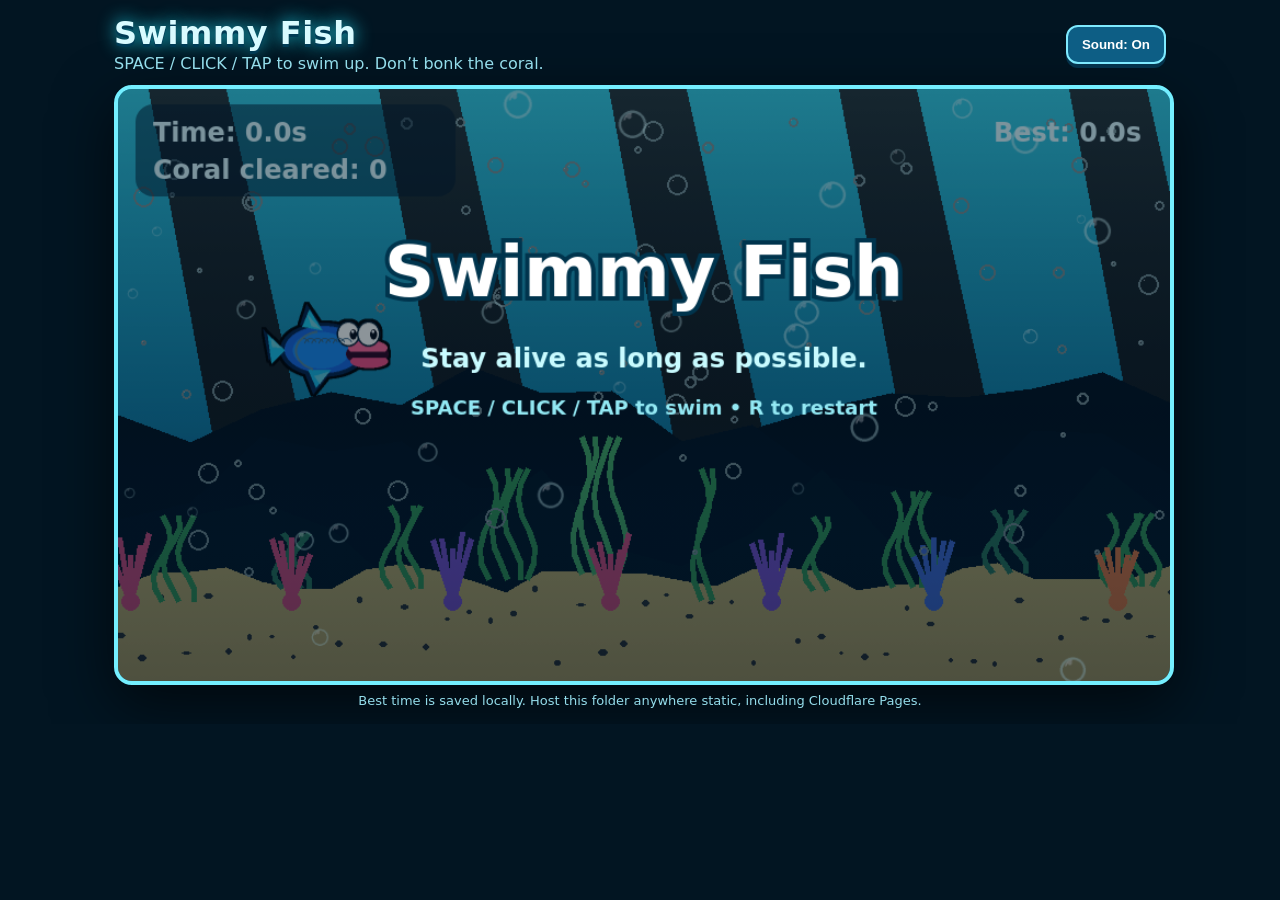
==== index.html @ d72b664e "Add files via upload" ====
<!doctype html>
<html lang="en">
<head>
  <meta charset="utf-8" />
  <meta name="viewport" content="width=device-width, initial-scale=1, maximum-scale=1, user-scalable=no" />
  <title>Swimmy Fish</title>
  <link rel="stylesheet" href="style.css" />
</head>
<body>
  <div id="shell">
    <header>
      <div><h1>Swimmy Fish</h1><p>SPACE / CLICK / TAP to swim up. Don’t bonk the coral.</p></div>
      <button id="muteBtn" aria-label="Toggle sound">Sound: On</button>
    </header>
    <canvas id="game" width="960" height="540" aria-label="Swimmy Fish game canvas"></canvas>
    <footer>Best time is saved locally. Host this folder anywhere static, including Cloudflare Pages.</footer>
  </div>
  <script src="game.js"></script>
</body>
</html>
---- style.css ----
html,body{margin:0;min-height:100%;background:#021522;color:#d9fbff;font-family:system-ui,Segoe UI,Arial,sans-serif;overflow:hidden}body{display:grid;place-items:center}#shell{width:min(100vw,1080px);padding:14px;box-sizing:border-box}header{display:flex;align-items:center;justify-content:space-between;gap:12px;margin-bottom:10px}h1{margin:0;font-size:32px;letter-spacing:.5px;text-shadow:0 3px 0 #003b55,0 0 18px #20e6ff}p,footer{margin:2px 0;color:#94ddeb}button{background:#0d5e85;color:white;border:2px solid #7eeaff;border-radius:12px;padding:10px 14px;font-weight:800;box-shadow:0 4px 0 #04324b;cursor:pointer}button:active{transform:translateY(2px);box-shadow:0 2px 0 #04324b}canvas{width:100%;height:auto;display:block;border:4px solid #74efff;border-radius:18px;background:#0b8fbd;box-shadow:0 20px 60px #0009, inset 0 0 35px #9ff8ff55;image-rendering:auto}footer{text-align:center;margin-top:8px;font-size:13px}@media(max-height:650px){header,footer{display:none}#shell{padding:0}canvas{border-radius:0;border:0;width:100vw;height:100vh;object-fit:contain}}
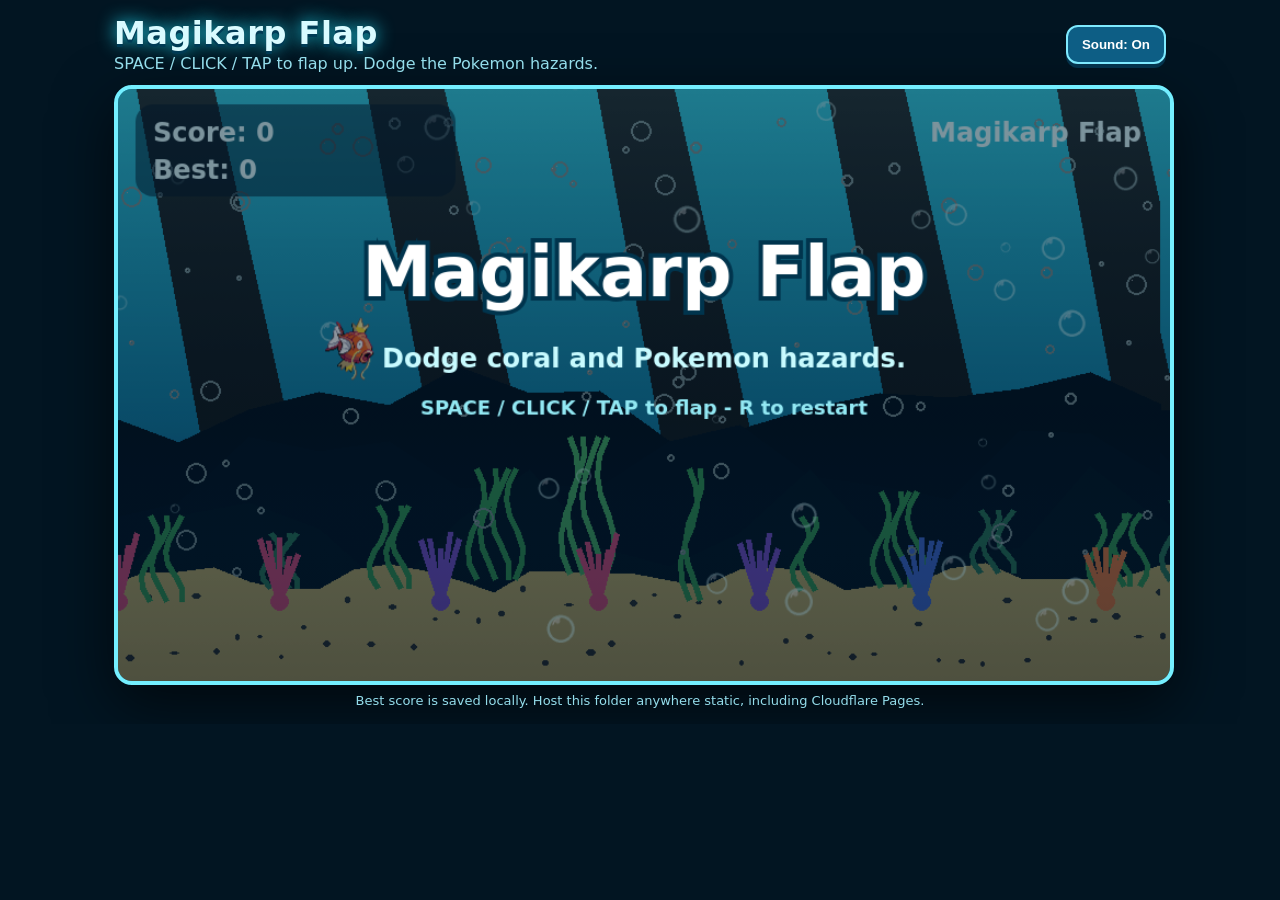
==== commit 3e6a73f9: "Add Magikarp Flappy Bird gameplay" ====
--- a/index.html
+++ b/index.html
@@ -3,18 +3,25 @@
 <head>
   <meta charset="utf-8" />
   <meta name="viewport" content="width=device-width, initial-scale=1, maximum-scale=1, user-scalable=no" />
-  <title>Swimmy Fish</title>
+  <meta name="theme-color" content="#021522" />
+  <title>Magikarp Flap</title>
+  <link rel="manifest" href="manifest.webmanifest" />
   <link rel="stylesheet" href="style.css" />
 </head>
 <body>
   <div id="shell">
     <header>
-      <div><h1>Swimmy Fish</h1><p>SPACE / CLICK / TAP to swim up. Don’t bonk the coral.</p></div>
+      <div><h1>Magikarp Flap</h1><p>SPACE / CLICK / TAP to flap up. Dodge the Pokemon hazards.</p></div>
       <button id="muteBtn" aria-label="Toggle sound">Sound: On</button>
     </header>
-    <canvas id="game" width="960" height="540" aria-label="Swimmy Fish game canvas"></canvas>
-    <footer>Best time is saved locally. Host this folder anywhere static, including Cloudflare Pages.</footer>
+    <canvas id="game" width="960" height="540" aria-label="Magikarp Flap game canvas"></canvas>
+    <footer>Best score is saved locally. Host this folder anywhere static, including Cloudflare Pages.</footer>
   </div>
   <script src="game.js"></script>
+  <script>
+    if ('serviceWorker' in navigator) {
+      window.addEventListener('load', () => navigator.serviceWorker.register('sw.js'));
+    }
+  </script>
 </body>
 </html>
--- a/style.css
+++ b/style.css
@@ -1 +1 @@
-html,body{margin:0;min-height:100%;background:#021522;color:#d9fbff;font-family:system-ui,Segoe UI,Arial,sans-serif;overflow:hidden}body{display:grid;place-items:center}#shell{width:min(100vw,1080px);padding:14px;box-sizing:border-box}header{display:flex;align-items:center;justify-content:space-between;gap:12px;margin-bottom:10px}h1{margin:0;font-size:32px;letter-spacing:.5px;text-shadow:0 3px 0 #003b55,0 0 18px #20e6ff}p,footer{margin:2px 0;color:#94ddeb}button{background:#0d5e85;color:white;border:2px solid #7eeaff;border-radius:12px;padding:10px 14px;font-weight:800;box-shadow:0 4px 0 #04324b;cursor:pointer}button:active{transform:translateY(2px);box-shadow:0 2px 0 #04324b}canvas{width:100%;height:auto;display:block;border:4px solid #74efff;border-radius:18px;background:#0b8fbd;box-shadow:0 20px 60px #0009, inset 0 0 35px #9ff8ff55;image-rendering:auto}footer{text-align:center;margin-top:8px;font-size:13px}@media(max-height:650px){header,footer{display:none}#shell{padding:0}canvas{border-radius:0;border:0;width:100vw;height:100vh;object-fit:contain}}+html,body{margin:0;min-height:100%;background:#021522;color:#d9fbff;font-family:system-ui,Segoe UI,Arial,sans-serif;overflow:hidden;touch-action:none}body{display:grid;place-items:center}#shell{width:min(100vw,1080px);padding:14px;box-sizing:border-box}header{display:flex;align-items:center;justify-content:space-between;gap:12px;margin-bottom:10px}h1{margin:0;font-size:32px;letter-spacing:.5px;text-shadow:0 3px 0 #003b55,0 0 18px #20e6ff}p,footer{margin:2px 0;color:#94ddeb}button{background:#0d5e85;color:white;border:2px solid #7eeaff;border-radius:12px;padding:10px 14px;font-weight:800;box-shadow:0 4px 0 #04324b;cursor:pointer}button:active{transform:translateY(2px);box-shadow:0 2px 0 #04324b}canvas{width:100%;height:auto;display:block;border:4px solid #74efff;border-radius:18px;background:#0b8fbd;box-shadow:0 20px 60px #0009, inset 0 0 35px #9ff8ff55;image-rendering:auto}footer{text-align:center;margin-top:8px;font-size:13px}@media(max-width:820px) and (orientation:portrait){body{display:block}#shell{width:100vw;height:100dvh;padding:0;display:grid;grid-template-rows:auto 1fr}header{padding:8px 10px;margin:0;background:#021522;box-sizing:border-box}h1{font-size:22px}p{font-size:12px;line-height:1.2}button{padding:8px 10px;border-radius:8px}canvas{width:100vw;height:calc(100dvh - 58px);object-fit:contain;border:0;border-radius:0;box-shadow:none}footer{display:none}}@media(max-height:650px){header,footer{display:none}#shell{padding:0}canvas{border-radius:0;border:0;width:100vw;height:100vh;object-fit:contain}}
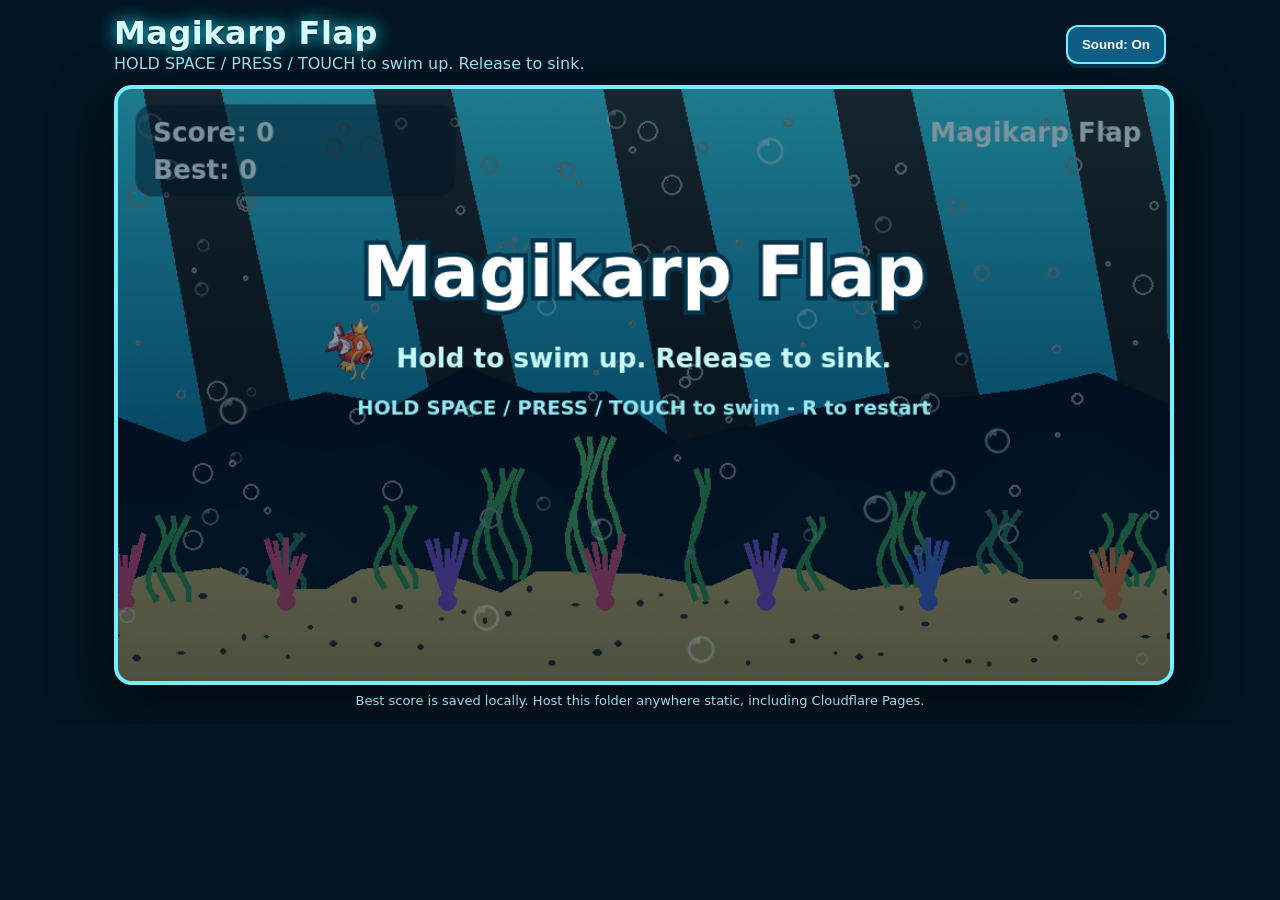
==== commit d3c85ffb: "Add hold-to-swim controls" ====
--- a/index.html
+++ b/index.html
@@ -11,7 +11,7 @@
 <body>
   <div id="shell">
     <header>
-      <div><h1>Magikarp Flap</h1><p>SPACE / CLICK / TAP to flap up. Dodge the Pokemon hazards.</p></div>
+      <div><h1>Magikarp Flap</h1><p>HOLD SPACE / PRESS / TOUCH to swim up. Release to sink.</p></div>
       <button id="muteBtn" aria-label="Toggle sound">Sound: On</button>
     </header>
     <canvas id="game" width="960" height="540" aria-label="Magikarp Flap game canvas"></canvas>
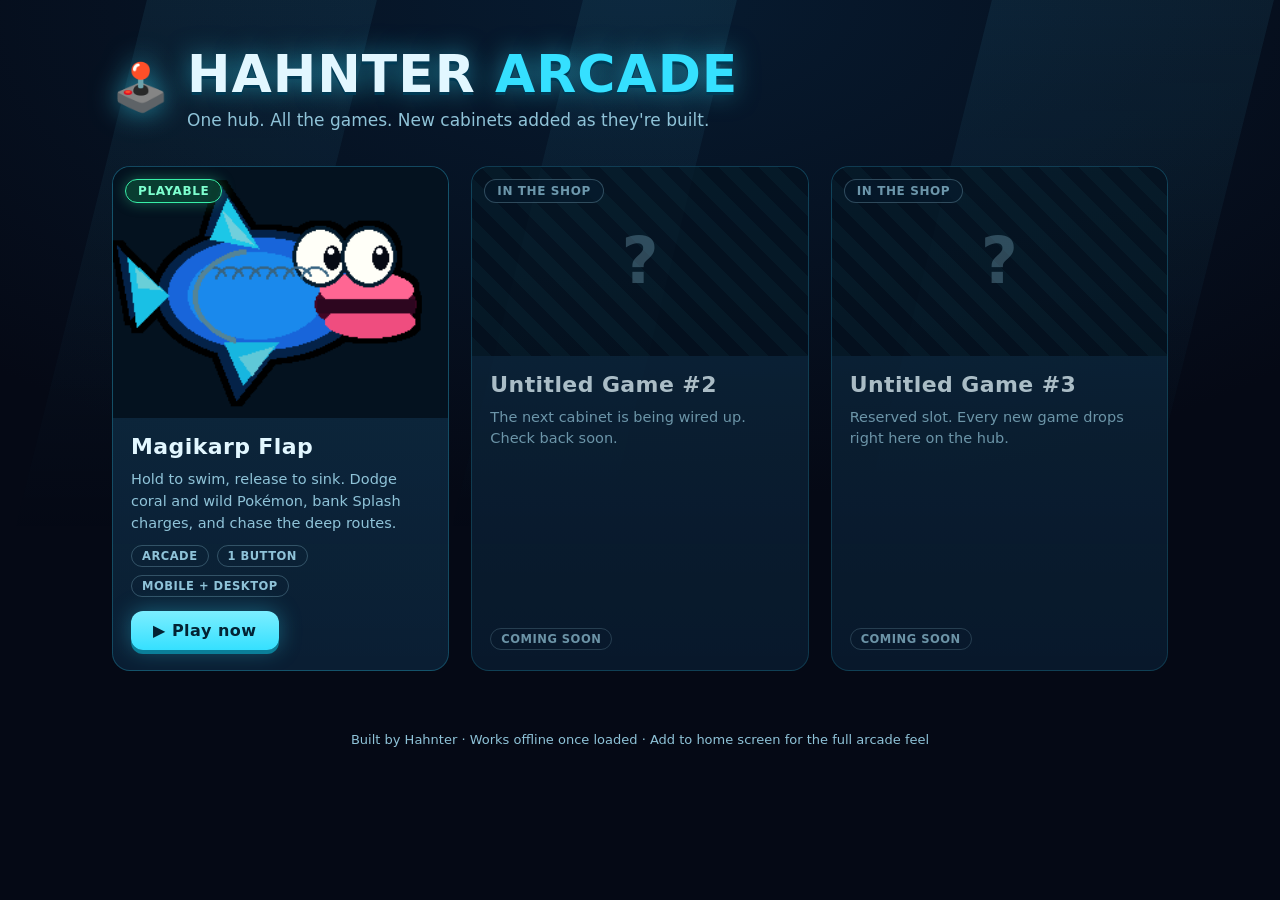
==== commit f0f4b076: "Build Hahnter Arcade hub and overhaul Magikarp Flap - Restructure repo into a gaming hub: arcade lan" ====
--- a/index.html
+++ b/index.html
@@ -2,22 +2,73 @@
 <html lang="en">
 <head>
   <meta charset="utf-8" />
-  <meta name="viewport" content="width=device-width, initial-scale=1, maximum-scale=1, user-scalable=no" />
-  <meta name="theme-color" content="#021522" />
-  <title>Magikarp Flap</title>
+  <meta name="viewport" content="width=device-width, initial-scale=1" />
+  <meta name="theme-color" content="#050915" />
+  <meta name="description" content="Hahnter Arcade — a growing collection of small browser games. Pick a cabinet and play." />
+  <title>Hahnter Arcade</title>
   <link rel="manifest" href="manifest.webmanifest" />
-  <link rel="stylesheet" href="style.css" />
+  <link rel="icon" href="games/magikarp-flap/assets/icon-192.png" />
+  <link rel="stylesheet" href="hub.css" />
 </head>
 <body>
-  <div id="shell">
-    <header>
-      <div><h1>Magikarp Flap</h1><p>HOLD SPACE / PRESS / TOUCH to swim up. Release to sink.</p></div>
-      <button id="muteBtn" aria-label="Toggle sound">Sound: On</button>
-    </header>
-    <canvas id="game" width="960" height="540" aria-label="Magikarp Flap game canvas"></canvas>
-    <footer>Best score is saved locally. Host this folder anywhere static, including Cloudflare Pages.</footer>
+  <div class="ocean" aria-hidden="true">
+    <span class="ray r1"></span><span class="ray r2"></span><span class="ray r3"></span>
+    <span class="bub b1"></span><span class="bub b2"></span><span class="bub b3"></span>
+    <span class="bub b4"></span><span class="bub b5"></span><span class="bub b6"></span>
+    <span class="bub b7"></span><span class="bub b8"></span>
   </div>
-  <script src="game.js"></script>
+
+  <header class="hub-header">
+    <div class="marquee">
+      <span class="glyph" aria-hidden="true">🕹️</span>
+      <div>
+        <h1>Hahnter <em>Arcade</em></h1>
+        <p class="tagline">One hub. All the games. New cabinets added as they're built.</p>
+      </div>
+    </div>
+  </header>
+
+  <main>
+    <section class="games" aria-label="Game library">
+      <a class="card playable" href="games/magikarp-flap/index.html">
+        <div class="thumb">
+          <img src="games/magikarp-flap/assets/swimmy_fish_game.png" alt="Magikarp Flap gameplay screenshot" loading="lazy" />
+          <span class="badge live">Playable</span>
+        </div>
+        <div class="card-body">
+          <h2>Magikarp Flap</h2>
+          <p>Hold to swim, release to sink. Dodge coral and wild Pokémon, bank Splash charges, and chase the deep routes.</p>
+          <ul class="meta">
+            <li>Arcade</li><li>1 button</li><li>Mobile + Desktop</li>
+          </ul>
+          <span class="play-btn">▶ Play now</span>
+        </div>
+      </a>
+
+      <div class="card soon" aria-hidden="false">
+        <div class="thumb empty"><span class="q">?</span><span class="badge">In the shop</span></div>
+        <div class="card-body">
+          <h2>Untitled Game #2</h2>
+          <p>The next cabinet is being wired up. Check back soon.</p>
+          <ul class="meta"><li>Coming soon</li></ul>
+        </div>
+      </div>
+
+      <div class="card soon">
+        <div class="thumb empty"><span class="q">?</span><span class="badge">In the shop</span></div>
+        <div class="card-body">
+          <h2>Untitled Game #3</h2>
+          <p>Reserved slot. Every new game drops right here on the hub.</p>
+          <ul class="meta"><li>Coming soon</li></ul>
+        </div>
+      </div>
+    </section>
+  </main>
+
+  <footer class="hub-footer">
+    <p>Built by Hahnter · Works offline once loaded · Add to home screen for the full arcade feel</p>
+  </footer>
+
   <script>
     if ('serviceWorker' in navigator) {
       window.addEventListener('load', () => navigator.serviceWorker.register('sw.js'));
--- a/hub.css
+++ b/hub.css
@@ -0,0 +1,233 @@
+:root {
+  --bg: #050915;
+  --bg2: #071b30;
+  --ink: #e2f7ff;
+  --dim: #8fc3d8;
+  --neon: #35e0ff;
+  --gold: #ffe071;
+  --card: #0a1e33;
+}
+
+* { box-sizing: border-box; }
+
+html, body {
+  margin: 0;
+  min-height: 100%;
+  color: var(--ink);
+  font-family: system-ui, "Segoe UI", Arial, sans-serif;
+  background: radial-gradient(120% 90% at 50% 0%, var(--bg2) 0%, var(--bg) 62%) fixed;
+}
+
+/* ---- animated ocean backdrop ---- */
+.ocean {
+  position: fixed;
+  inset: 0;
+  overflow: hidden;
+  pointer-events: none;
+  z-index: 0;
+}
+.ray {
+  position: absolute;
+  top: -20%;
+  width: 18vw;
+  height: 80vh;
+  background: linear-gradient(180deg, rgba(83, 214, 255, 0.10), rgba(83, 214, 255, 0));
+  transform: skewX(-14deg);
+  animation: raySway 9s ease-in-out infinite alternate;
+}
+.r1 { left: 8%; }
+.r2 { left: 42%; animation-delay: -3s; width: 12vw; }
+.r3 { left: 74%; animation-delay: -6s; width: 22vw; }
+@keyframes raySway {
+  from { transform: skewX(-18deg) translateX(-3vw); opacity: 0.65; }
+  to   { transform: skewX(-9deg) translateX(3vw); opacity: 1; }
+}
+.bub {
+  position: absolute;
+  bottom: -60px;
+  border-radius: 50%;
+  border: 2px solid rgba(140, 226, 255, 0.35);
+  background: radial-gradient(circle at 32% 30%, rgba(255,255,255,0.35), rgba(140,226,255,0.06) 60%);
+  animation: rise linear infinite;
+}
+.b1 { left: 6%;  width: 18px; height: 18px; animation-duration: 11s; }
+.b2 { left: 18%; width: 10px; height: 10px; animation-duration: 14s; animation-delay: -4s; }
+.b3 { left: 33%; width: 26px; height: 26px; animation-duration: 17s; animation-delay: -9s; }
+.b4 { left: 47%; width: 12px; height: 12px; animation-duration: 12s; animation-delay: -2s; }
+.b5 { left: 61%; width: 20px; height: 20px; animation-duration: 15s; animation-delay: -7s; }
+.b6 { left: 72%; width: 9px;  height: 9px;  animation-duration: 10s; animation-delay: -5s; }
+.b7 { left: 84%; width: 24px; height: 24px; animation-duration: 18s; animation-delay: -12s; }
+.b8 { left: 93%; width: 14px; height: 14px; animation-duration: 13s; animation-delay: -1s; }
+@keyframes rise {
+  from { transform: translateY(0) translateX(0); opacity: 0; }
+  8%   { opacity: 1; }
+  to   { transform: translateY(-115vh) translateX(-4vw); opacity: 0; }
+}
+
+/* ---- header ---- */
+.hub-header, main, .hub-footer { position: relative; z-index: 1; }
+
+.hub-header {
+  max-width: 1100px;
+  margin: 0 auto;
+  padding: 44px 22px 10px;
+}
+.marquee {
+  display: flex;
+  align-items: center;
+  gap: 18px;
+}
+.glyph {
+  font-size: 46px;
+  filter: drop-shadow(0 0 14px rgba(53, 224, 255, 0.6));
+}
+h1 {
+  margin: 0;
+  font-size: clamp(30px, 5.5vw, 52px);
+  letter-spacing: 1px;
+  text-transform: uppercase;
+  text-shadow: 0 3px 0 #003b55, 0 0 26px rgba(53, 224, 255, 0.55);
+}
+h1 em {
+  font-style: normal;
+  color: var(--neon);
+}
+.tagline {
+  margin: 6px 0 0;
+  color: var(--dim);
+  font-size: clamp(14px, 2.4vw, 17px);
+}
+
+/* ---- game cards ---- */
+main {
+  max-width: 1100px;
+  margin: 0 auto;
+  padding: 26px 22px 40px;
+}
+.games {
+  display: grid;
+  grid-template-columns: repeat(auto-fill, minmax(300px, 1fr));
+  gap: 22px;
+}
+.card {
+  display: flex;
+  flex-direction: column;
+  background: linear-gradient(180deg, rgba(53, 224, 255, 0.07), rgba(53, 224, 255, 0)) , var(--card);
+  border: 1px solid rgba(53, 224, 255, 0.22);
+  border-radius: 18px;
+  overflow: hidden;
+  text-decoration: none;
+  color: inherit;
+  transition: transform 0.18s ease, box-shadow 0.18s ease, border-color 0.18s ease;
+}
+.card.playable:hover, .card.playable:focus-visible {
+  transform: translateY(-4px);
+  border-color: rgba(53, 224, 255, 0.7);
+  box-shadow: 0 14px 40px rgba(0, 0, 0, 0.55), 0 0 30px rgba(53, 224, 255, 0.18);
+}
+.thumb {
+  position: relative;
+  aspect-ratio: 16 / 9;
+  background: #04121f;
+}
+.thumb img {
+  width: 100%;
+  height: 100%;
+  object-fit: cover;
+  display: block;
+}
+.card.playable:hover .thumb img { filter: brightness(1.1); }
+.thumb.empty {
+  display: grid;
+  place-items: center;
+  background:
+    repeating-linear-gradient(45deg, rgba(53,224,255,0.05) 0 14px, rgba(53,224,255,0.0) 14px 28px),
+    #04121f;
+}
+.thumb .q {
+  font-size: 64px;
+  font-weight: 900;
+  color: rgba(143, 195, 216, 0.4);
+}
+.badge {
+  position: absolute;
+  top: 12px;
+  left: 12px;
+  padding: 4px 12px;
+  border-radius: 999px;
+  font-size: 12px;
+  font-weight: 800;
+  letter-spacing: 0.6px;
+  text-transform: uppercase;
+  background: rgba(6, 26, 44, 0.85);
+  border: 1px solid rgba(143, 195, 216, 0.4);
+  color: var(--dim);
+}
+.badge.live {
+  background: rgba(11, 66, 51, 0.9);
+  border-color: #38efa8;
+  color: #7dffcf;
+  box-shadow: 0 0 14px rgba(56, 239, 168, 0.35);
+}
+.card-body {
+  padding: 16px 18px 20px;
+  display: flex;
+  flex-direction: column;
+  gap: 10px;
+  flex: 1;
+}
+.card-body h2 {
+  margin: 0;
+  font-size: 22px;
+  letter-spacing: 0.4px;
+}
+.card-body p {
+  margin: 0;
+  color: var(--dim);
+  font-size: 14.5px;
+  line-height: 1.5;
+  flex: 1;
+}
+.meta {
+  list-style: none;
+  display: flex;
+  flex-wrap: wrap;
+  gap: 8px;
+  margin: 0;
+  padding: 0;
+}
+.meta li {
+  font-size: 11.5px;
+  font-weight: 700;
+  text-transform: uppercase;
+  letter-spacing: 0.5px;
+  color: var(--dim);
+  border: 1px solid rgba(143, 195, 216, 0.3);
+  border-radius: 999px;
+  padding: 3px 10px;
+}
+.play-btn {
+  align-self: flex-start;
+  margin-top: 4px;
+  padding: 10px 22px;
+  border-radius: 12px;
+  font-weight: 900;
+  letter-spacing: 0.5px;
+  color: #032334;
+  background: linear-gradient(180deg, #7ceeff, var(--neon));
+  box-shadow: 0 4px 0 #0b7f99, 0 0 22px rgba(53, 224, 255, 0.35);
+  transition: transform 0.12s ease, box-shadow 0.12s ease;
+}
+.card.playable:active .play-btn {
+  transform: translateY(3px);
+  box-shadow: 0 1px 0 #0b7f99;
+}
+.card.soon { opacity: 0.75; }
+
+/* ---- footer ---- */
+.hub-footer {
+  text-align: center;
+  padding: 8px 22px 34px;
+  color: var(--dim);
+  font-size: 13px;
+}
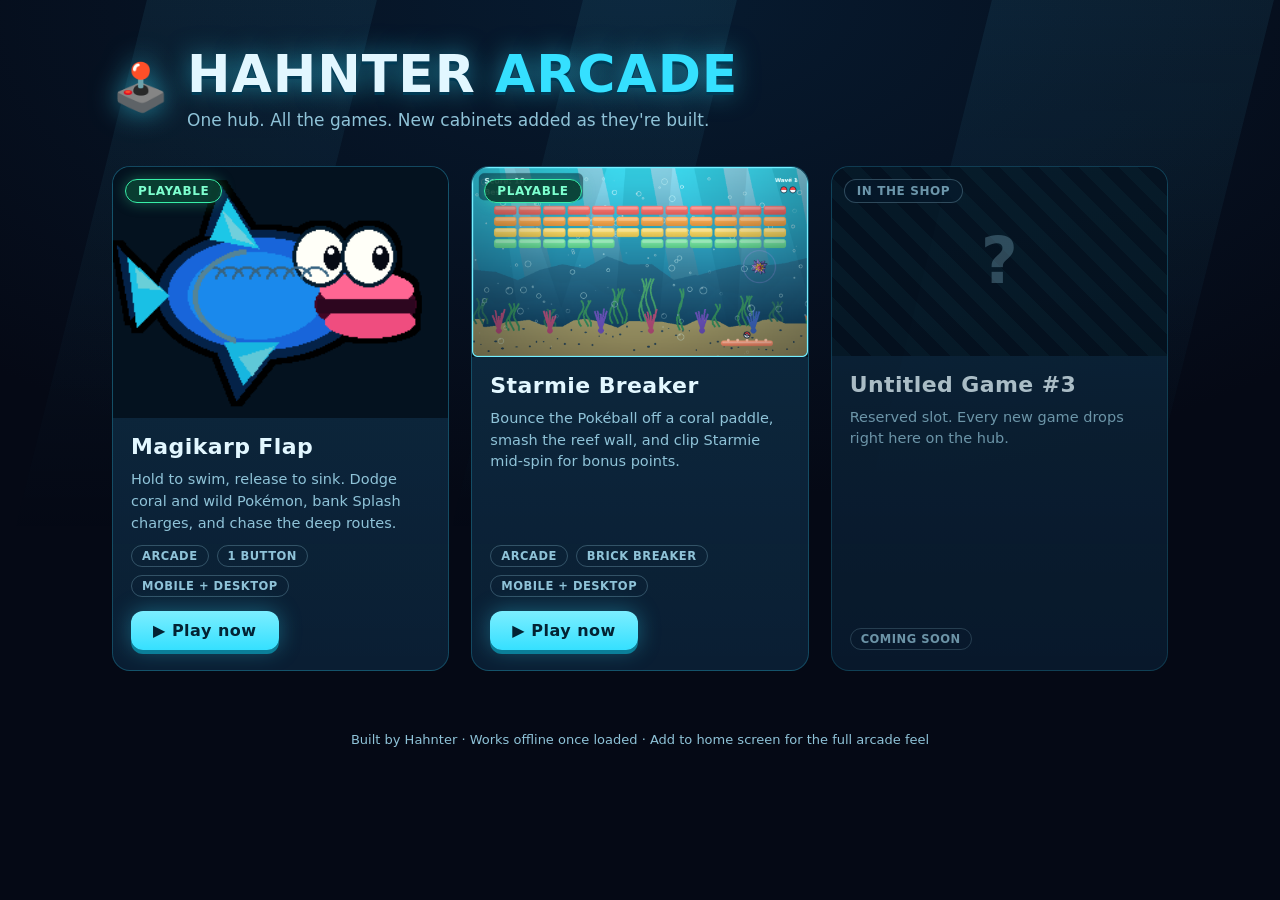
==== commit dc8597e3: "Add Starmie Breaker as the hub's second game - New games/starmie-breaker/: underwater brick breaker " ====
--- a/index.html
+++ b/index.html
@@ -45,14 +45,20 @@
         </div>
       </a>
 
-      <div class="card soon" aria-hidden="false">
-        <div class="thumb empty"><span class="q">?</span><span class="badge">In the shop</span></div>
+      <a class="card playable" href="games/starmie-breaker/index.html">
+        <div class="thumb">
+          <img src="games/starmie-breaker/assets/screenshot.png" alt="Starmie Breaker gameplay screenshot" loading="lazy" />
+          <span class="badge live">Playable</span>
+        </div>
         <div class="card-body">
-          <h2>Untitled Game #2</h2>
-          <p>The next cabinet is being wired up. Check back soon.</p>
-          <ul class="meta"><li>Coming soon</li></ul>
+          <h2>Starmie Breaker</h2>
+          <p>Bounce the Pokéball off a coral paddle, smash the reef wall, and clip Starmie mid-spin for bonus points.</p>
+          <ul class="meta">
+            <li>Arcade</li><li>Brick breaker</li><li>Mobile + Desktop</li>
+          </ul>
+          <span class="play-btn">▶ Play now</span>
         </div>
-      </div>
+      </a>
 
       <div class="card soon">
         <div class="thumb empty"><span class="q">?</span><span class="badge">In the shop</span></div>
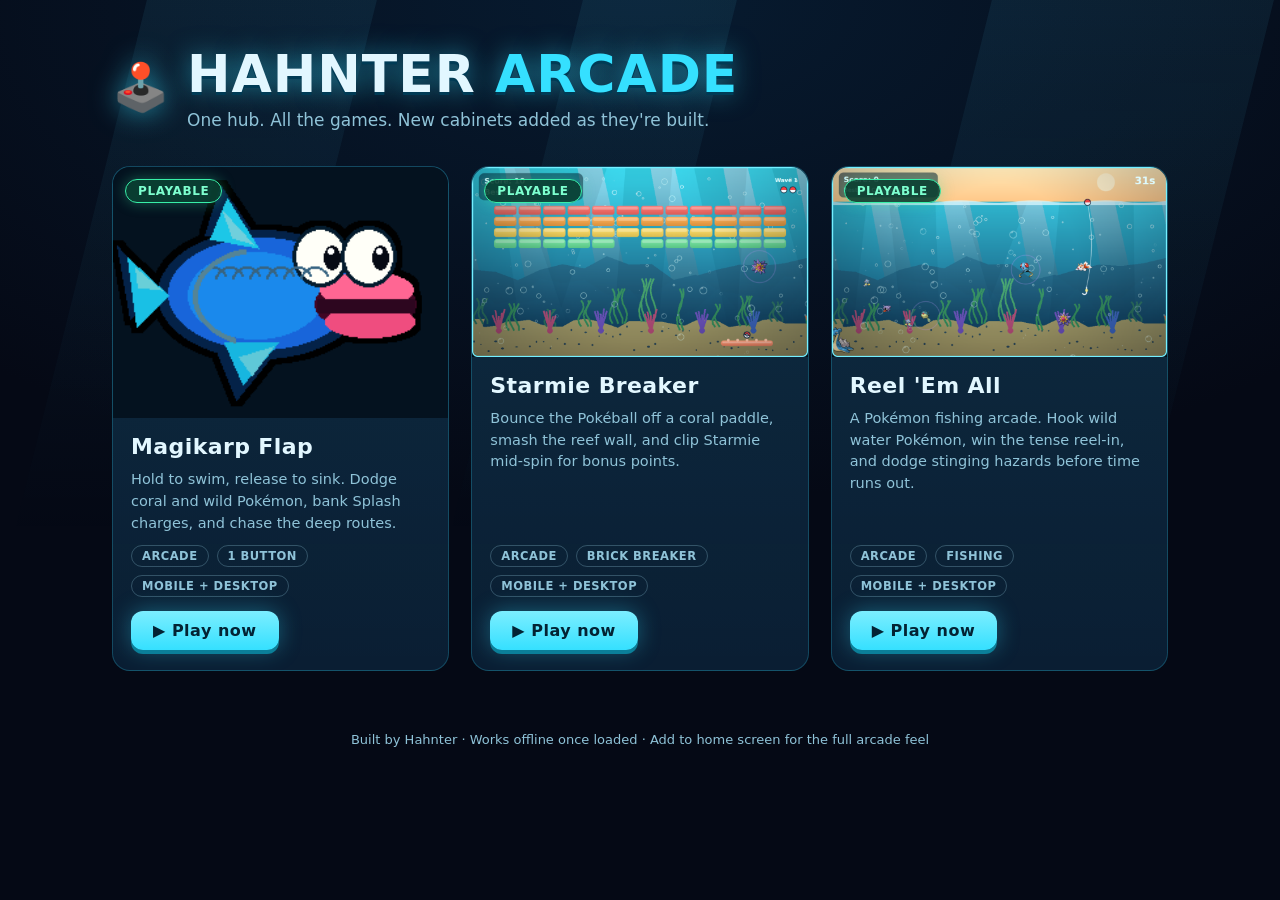
==== commit 1dde9890: "Add Reel 'Em All, a Pokemon fishing game, as the hub's third game - New games/reel-em-all/: steer a " ====
--- a/index.html
+++ b/index.html
@@ -60,14 +60,20 @@
         </div>
       </a>
 
-      <div class="card soon">
-        <div class="thumb empty"><span class="q">?</span><span class="badge">In the shop</span></div>
+      <a class="card playable" href="games/reel-em-all/index.html">
+        <div class="thumb">
+          <img src="games/reel-em-all/assets/screenshot.png" alt="Reel 'Em All gameplay screenshot" loading="lazy" />
+          <span class="badge live">Playable</span>
+        </div>
         <div class="card-body">
-          <h2>Untitled Game #3</h2>
-          <p>Reserved slot. Every new game drops right here on the hub.</p>
-          <ul class="meta"><li>Coming soon</li></ul>
+          <h2>Reel 'Em All</h2>
+          <p>A Pokémon fishing arcade. Hook wild water Pokémon, win the tense reel-in, and dodge stinging hazards before time runs out.</p>
+          <ul class="meta">
+            <li>Arcade</li><li>Fishing</li><li>Mobile + Desktop</li>
+          </ul>
+          <span class="play-btn">▶ Play now</span>
         </div>
-      </div>
+      </a>
     </section>
   </main>
 
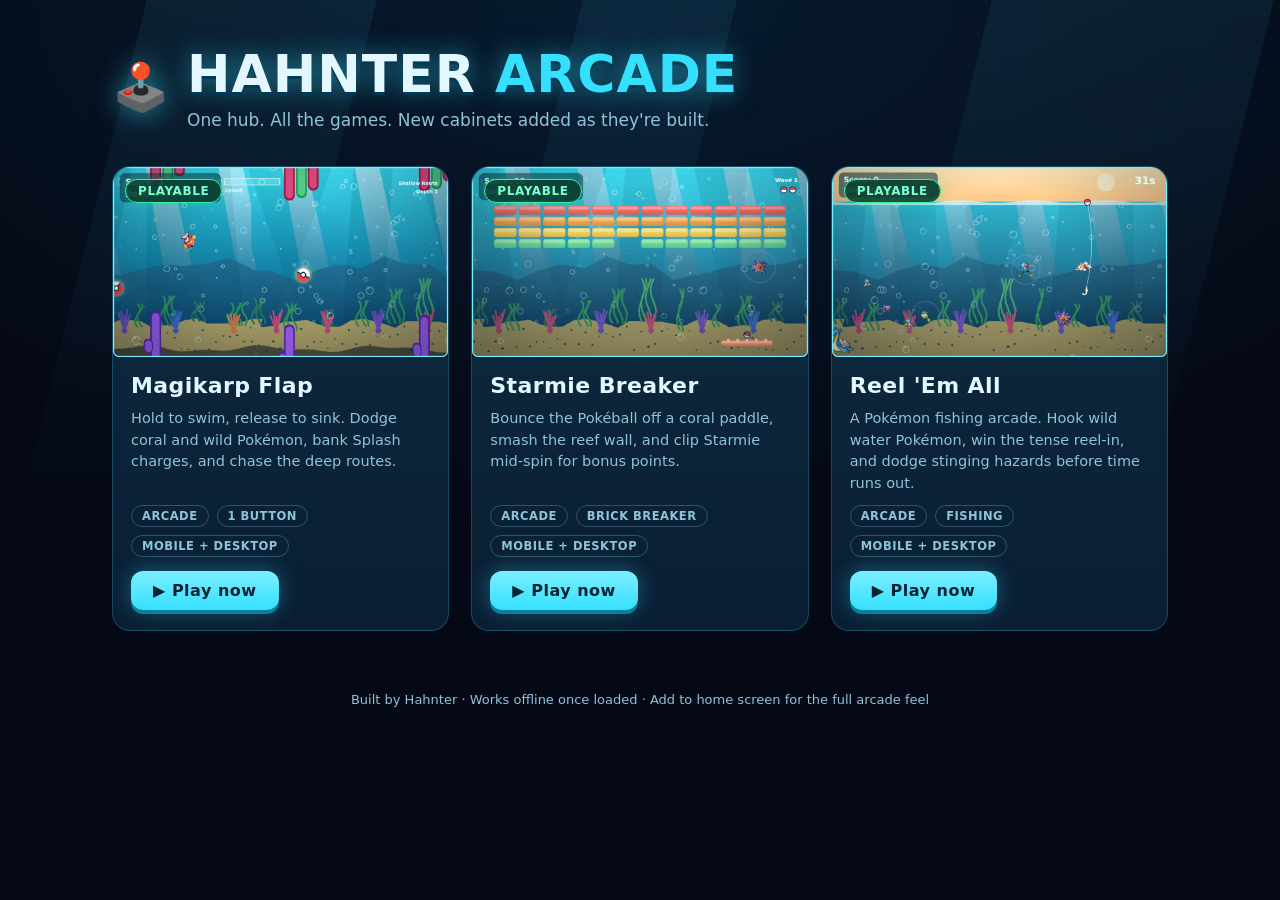
==== commit 4a8749cc: "Use a real gameplay screenshot for the Magikarp Flap hub card The card previously showed swimmy_fish" ====
--- a/index.html
+++ b/index.html
@@ -32,7 +32,7 @@
     <section class="games" aria-label="Game library">
       <a class="card playable" href="games/magikarp-flap/index.html">
         <div class="thumb">
-          <img src="games/magikarp-flap/assets/swimmy_fish_game.png" alt="Magikarp Flap gameplay screenshot" loading="lazy" />
+          <img src="games/magikarp-flap/assets/screenshot.png" alt="Magikarp Flap gameplay screenshot" loading="lazy" />
           <span class="badge live">Playable</span>
         </div>
         <div class="card-body">
